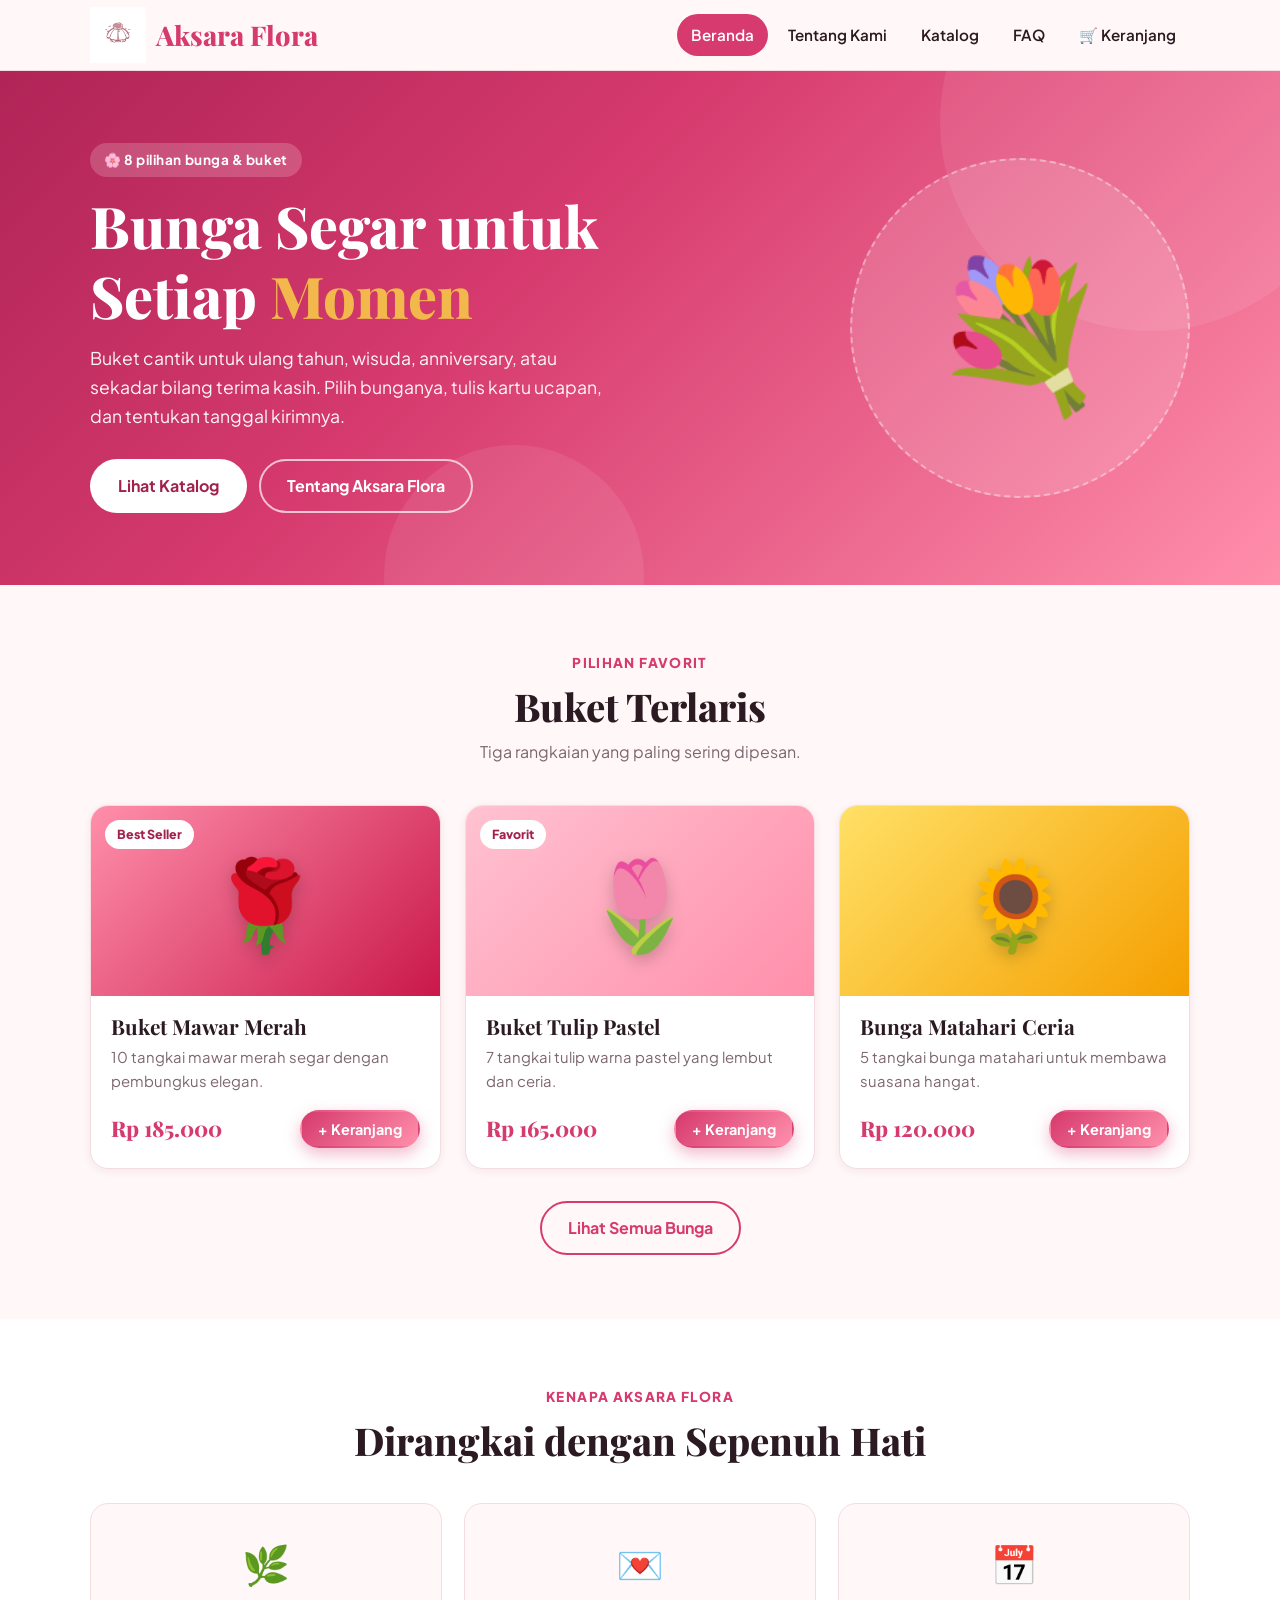
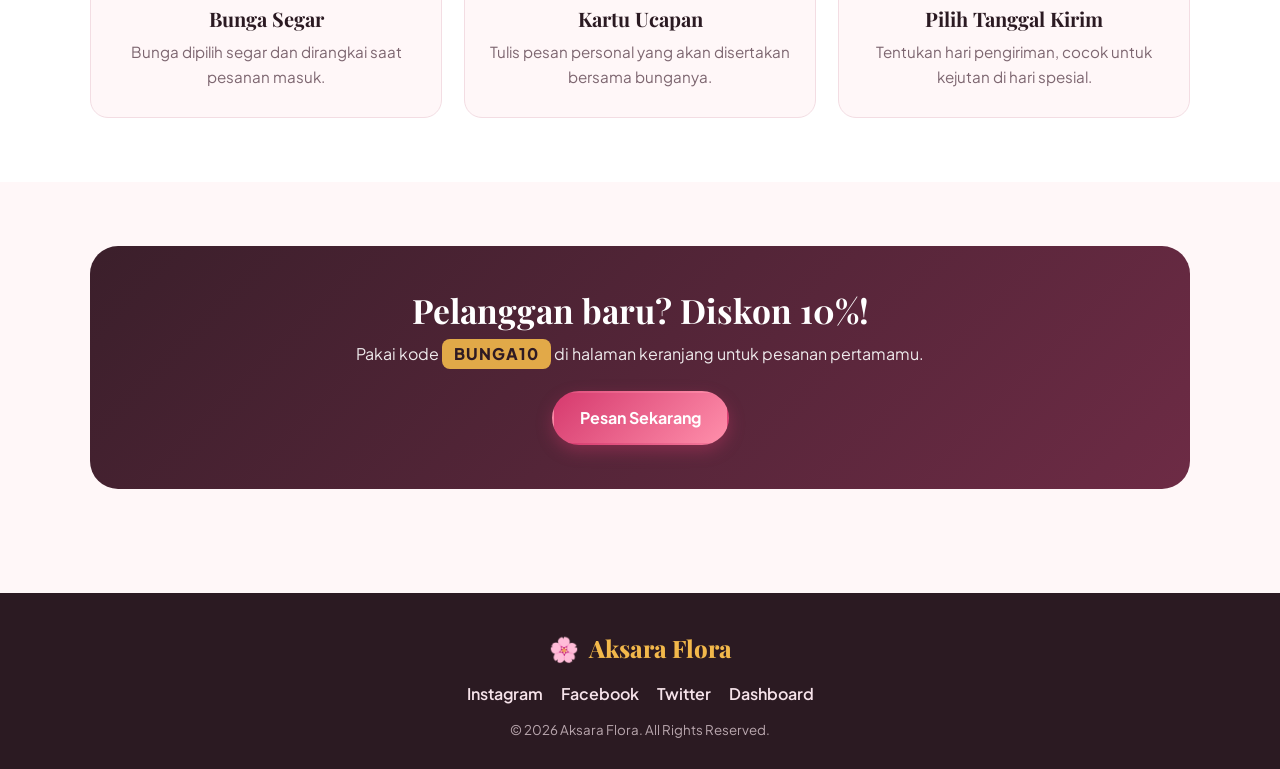
==== index.html @ 42922d22 "Add files via upload" ====
<!DOCTYPE html>
<html lang="id">
<head>
    <meta charset="UTF-8">
    <meta name="viewport" content="width=device-width, initial-scale=1.0">
    <title>Aksara Flora - Bunga Segar untuk Setiap Momen</title>
    <meta name="description" content="Toko bunga online dengan buket mawar, tulip, matahari, anggrek, dan lainnya. Pesan online, kirim sesuai tanggal pilihanmu.">
    <link rel="preconnect" href="https://fonts.googleapis.com">
    <link rel="preconnect" href="https://fonts.gstatic.com" crossorigin>
    <link href="https://fonts.googleapis.com/css2?family=Playfair+Display:wght@600;700;800&family=Plus+Jakarta+Sans:wght@400;500;600;700;800&display=swap" rel="stylesheet">
    <link rel="stylesheet" href="style.css">
</head>
<body>
    <header class="site-header">
        <div class="container header-inner">
            <a href="index.html" class="brand"><img class="brand-icon" src="Aksaraflora.jpeg" alt="Logo Aksara Flora">Aksara Flora</a>
            <button class="nav-toggle" type="button" aria-label="Buka menu" aria-expanded="false" aria-controls="main-nav">☰</button>
            <nav class="main-nav" id="main-nav">
                <a href="index.html">Beranda</a>
                <a href="tentang.html">Tentang Kami</a>
                <a href="produk.html">Katalog</a>
                <a href="faq.html">FAQ</a>
                <a href="keranjang.html">🛒 Keranjang<span class="cart-count" hidden>0</span></a>
            </nav>
        </div>
    </header>

    <main>

        <section class="hero">
            <div class="container hero-inner">
                <div>
                    <span class="hero-eyebrow">🌸 8 pilihan bunga &amp; buket</span>
                    <h2>Bunga Segar untuk Setiap <span>Momen</span></h2>
                    <p>Buket cantik untuk ulang tahun, wisuda, anniversary, atau sekadar bilang terima kasih. Pilih bunganya, tulis kartu ucapan, dan tentukan tanggal kirimnya.</p>
                    <div class="hero-actions">
                        <a href="produk.html" class="btn btn-light">Lihat Katalog</a>
                        <a href="tentang.html" class="btn btn-outline">Tentang Aksara Flora</a>
                    </div>
                </div>
                <div class="hero-art" aria-hidden="true">💐</div>
            </div>
        </section>

        <section class="section">
            <div class="container">
                <div class="section-head">
                    <span class="eyebrow">Pilihan Favorit</span>
                    <h2>Buket Terlaris</h2>
                    <p>Tiga rangkaian yang paling sering dipesan.</p>
                </div>
                <div class="products-grid" id="featured-grid"></div>
                <p style="text-align:center;margin-top:32px"><a href="produk.html" class="btn btn-outline">Lihat Semua Bunga</a></p>
            </div>
        </section>

        <section class="section section-alt">
            <div class="container">
                <div class="section-head">
                    <span class="eyebrow">Kenapa Aksara Flora</span>
                    <h2>Dirangkai dengan Sepenuh Hati</h2>
                </div>
                <div class="features-grid">
                    <div class="feature"><span class="feature-icon" aria-hidden="true">🌿</span><h3>Bunga Segar</h3><p>Bunga dipilih segar dan dirangkai saat pesanan masuk.</p></div>
                    <div class="feature"><span class="feature-icon" aria-hidden="true">💌</span><h3>Kartu Ucapan</h3><p>Tulis pesan personal yang akan disertakan bersama bunganya.</p></div>
                    <div class="feature"><span class="feature-icon" aria-hidden="true">📅</span><h3>Pilih Tanggal Kirim</h3><p>Tentukan hari pengiriman, cocok untuk kejutan di hari spesial.</p></div>
                </div>
            </div>
        </section>

        <section class="section">
            <div class="container">
                <div class="cta-band">
                    <h2>Pelanggan baru? Diskon 10%!</h2>
                    <p>Pakai kode <span class="promo-code">BUNGA10</span> di halaman keranjang untuk pesanan pertamamu.</p>
                    <a href="produk.html" class="btn btn-primary">Pesan Sekarang</a>
                </div>
            </div>
        </section>
    </main>

    <footer class="site-footer">
        <div class="container">
            <a href="index.html" class="brand"><span aria-hidden="true">🌸</span> Aksara Flora</a>
            <div class="social-links">
                <a href="#">Instagram</a>
                <a href="#">Facebook</a>
                <a href="#">Twitter</a>
                <a href="dashboard.html">Dashboard</a>
            </div>
            <small>&copy; 2026 Aksara Flora. All Rights Reserved.</small>
        </div>
    </footer>

    <script src="config.js"></script>
    <script src="app.js"></script>
</body>
</html>
---- style.css ----
/* ==========================================================
   Aksara Flora - Stylesheet
   Font  : Playfair Display (judul) + Plus Jakarta Sans (isi)
   Warna : mawar pink, blush, emas, krem, plum
   ========================================================== */

:root {
    --rose: #d63a6e;
    --rose-dark: #a3224d;
    --blush: #ff8fab;
    --gold: #f2b84b;
    --cream: #fff7f8;
    --cream-2: #ffe9ee;
    --ink: #2b1a22;
    --muted: #7d6670;
    --line: #f3dde3;
    --white: #ffffff;
    --ok: #1f9d55;
    --radius: 18px;
    --shadow-sm: 0 2px 8px rgba(110, 40, 70, 0.08);
    --shadow: 0 10px 30px rgba(110, 40, 70, 0.12);
    --font-head: 'Playfair Display', Georgia, serif;
    --font-body: 'Plus Jakarta Sans', 'Segoe UI', Tahoma, sans-serif;
}

*, *::before, *::after { margin: 0; padding: 0; box-sizing: border-box; }

html { scroll-behavior: smooth; }

body {
    font-family: var(--font-body);
    font-size: 16px;
    line-height: 1.65;
    color: var(--ink);
    background: var(--cream);
    min-height: 100vh;
    display: flex;
    flex-direction: column;
}

main { flex: 1; }

h1, h2, h3, h4 {
    font-family: var(--font-head);
    line-height: 1.2;
    color: var(--ink);
}

a { color: var(--rose); }
img { max-width: 100%; display: block; }

.container {
    width: 100%;
    max-width: 1140px;
    margin: 0 auto;
    padding: 0 20px;
}

/* ---------- Tombol ---------- */
.btn {
    display: inline-flex;
    align-items: center;
    justify-content: center;
    gap: 8px;
    padding: 12px 26px;
    border-radius: 999px;
    border: 2px solid transparent;
    font-family: var(--font-body);
    font-size: 1rem;
    font-weight: 700;
    text-decoration: none;
    cursor: pointer;
    transition: transform 0.2s, box-shadow 0.2s, background 0.2s, color 0.2s;
}
.btn:hover { transform: translateY(-2px); }
.btn:active { transform: translateY(0); }
.btn:focus-visible, a:focus-visible, button:focus-visible, input:focus-visible,
select:focus-visible, textarea:focus-visible, summary:focus-visible {
    outline: 3px solid var(--gold);
    outline-offset: 2px;
}

.btn-primary {
    background: linear-gradient(135deg, var(--rose), var(--blush));
    color: var(--white);
    box-shadow: 0 6px 16px rgba(214, 58, 110, 0.35);
}
.btn-primary:hover { box-shadow: 0 10px 22px rgba(214, 58, 110, 0.45); }
.btn-primary:disabled { opacity: 0.6; cursor: not-allowed; transform: none; }

.btn-outline {
    background: transparent;
    color: var(--rose);
    border-color: var(--rose);
}
.btn-outline:hover { background: var(--rose); color: var(--white); }

.btn-light { background: var(--white); color: var(--rose-dark); }
.btn-light:hover { background: var(--cream-2); }

.btn-sm { padding: 8px 16px; font-size: 0.9rem; }
.btn-block { width: 100%; }

/* ---------- Header ---------- */
.site-header {
    position: sticky;
    top: 0;
    z-index: 100;
    background: rgba(255, 247, 248, 0.92);
    backdrop-filter: blur(10px);
    border-bottom: 1px solid var(--line);
}
.header-inner {
    display: flex;
    align-items: center;
    justify-content: space-between;
    gap: 16px;
    min-height: 70px;
}
.brand {
    display: flex;
    align-items: center;
    gap: 10px;
    font-family: var(--font-head);
    font-size: 1.7rem;
    font-weight: 800;
    color: var(--rose);
    text-decoration: none;
}
.brand-icon {
    display: grid;
    place-items: center;
    width: 40px;
    height: 40px;
    border-radius: 12px;
    background: linear-gradient(135deg, var(--rose), var(--blush));
    font-size: 1.3rem;
}
.main-nav { display: flex; align-items: center; gap: 6px; }
.main-nav a {
    padding: 8px 14px;
    border-radius: 999px;
    color: var(--ink);
    font-weight: 600;
    font-size: 0.95rem;
    text-decoration: none;
    transition: background 0.2s, color 0.2s;
}
.main-nav a:hover { background: var(--cream-2); color: var(--rose); }
.main-nav a[aria-current="page"] { background: var(--rose); color: var(--white); }

.cart-count {
    display: inline-grid;
    place-items: center;
    min-width: 22px;
    height: 22px;
    margin-left: 4px;
    padding: 0 6px;
    border-radius: 999px;
    background: var(--gold);
    color: var(--ink);
    font-size: 0.78rem;
    font-weight: 800;
}
.cart-count[hidden] { display: none; }

.nav-toggle {
    display: none;
    width: 44px;
    height: 44px;
    border: 1px solid var(--line);
    border-radius: 12px;
    background: var(--white);
    font-size: 1.3rem;
    cursor: pointer;
}

/* ---------- Hero ---------- */
.hero {
    position: relative;
    overflow: hidden;
    color: var(--white);
    background: linear-gradient(135deg, #b02456 0%, var(--rose) 40%, var(--blush) 100%);
}
.hero::before, .hero::after {
    content: '';
    position: absolute;
    border-radius: 50%;
    background: rgba(255, 255, 255, 0.08);
}
.hero::before { width: 420px; height: 420px; top: -160px; right: -80px; }
.hero::after  { width: 260px; height: 260px; bottom: -120px; left: 30%; }

.hero-inner {
    position: relative;
    z-index: 1;
    display: grid;
    grid-template-columns: 1.2fr 0.8fr;
    align-items: center;
    gap: 30px;
    padding: 72px 20px;
}
.hero-eyebrow {
    display: inline-block;
    margin-bottom: 14px;
    padding: 6px 14px;
    border-radius: 999px;
    background: rgba(255, 255, 255, 0.18);
    font-size: 0.85rem;
    font-weight: 700;
    letter-spacing: 0.04em;
}
.hero h2 {
    color: var(--white);
    font-size: clamp(2.2rem, 5vw, 3.6rem);
    font-weight: 800;
    margin-bottom: 14px;
}
.hero h2 span { color: var(--gold); }
.hero p { font-size: 1.1rem; max-width: 520px; margin-bottom: 28px; opacity: 0.95; }
.hero-actions { display: flex; flex-wrap: wrap; gap: 12px; }
.hero .btn-outline { color: var(--white); border-color: rgba(255, 255, 255, 0.7); }
.hero .btn-outline:hover { background: var(--white); color: var(--rose-dark); }

.hero-art {
    display: grid;
    place-items: center;
    aspect-ratio: 1;
    max-width: 340px;
    margin-left: auto;
    border-radius: 50%;
    background: rgba(255, 255, 255, 0.14);
    border: 2px dashed rgba(255, 255, 255, 0.4);
    font-size: clamp(6rem, 14vw, 9rem);
    animation: float 4s ease-in-out infinite;
}
@keyframes float { 50% { transform: translateY(-12px) rotate(3deg); } }

/* ---------- Section umum ---------- */
.section { padding: 64px 0; }
.section-alt { background: var(--white); }
.section-head { text-align: center; max-width: 620px; margin: 0 auto 40px; }
.section-head .eyebrow {
    display: inline-block;
    margin-bottom: 8px;
    color: var(--rose);
    font-size: 0.85rem;
    font-weight: 800;
    letter-spacing: 0.1em;
    text-transform: uppercase;
}
.section-head h2 { font-size: clamp(1.8rem, 3.5vw, 2.4rem); font-weight: 800; }
.section-head p { margin-top: 10px; color: var(--muted); }

/* ---------- Kartu produk ---------- */
.products-grid {
    display: grid;
    grid-template-columns: repeat(auto-fill, minmax(260px, 1fr));
    gap: 24px;
}
.product-card {
    display: flex;
    flex-direction: column;
    overflow: hidden;
    border-radius: var(--radius);
    background: var(--white);
    border: 1px solid var(--line);
    box-shadow: var(--shadow-sm);
    transition: transform 0.25s, box-shadow 0.25s;
}
.product-card:hover { transform: translateY(-6px); box-shadow: var(--shadow); }

.product-visual {
    position: relative;
    display: grid;
    place-items: center;
    height: 190px;
}
.product-emoji { font-size: 5.5rem; filter: drop-shadow(0 6px 8px rgba(0, 0, 0, 0.2)); }
.product-emoji-2 {
    position: absolute;
    right: 22%;
    bottom: 22px;
    font-size: 2.2rem;
    filter: drop-shadow(0 3px 4px rgba(0, 0, 0, 0.25));
}
.badge {
    position: absolute;
    top: 14px;
    left: 14px;
    padding: 4px 12px;
    border-radius: 999px;
    background: var(--white);
    color: var(--rose-dark);
    font-size: 0.78rem;
    font-weight: 800;
}
.product-body { display: flex; flex-direction: column; flex: 1; padding: 18px 20px 20px; }
.product-body h3 { margin-bottom: 6px; font-size: 1.3rem; font-weight: 700; }
.product-desc { flex: 1; margin-bottom: 16px; color: var(--muted); font-size: 0.93rem; }
.product-foot { display: flex; align-items: center; justify-content: space-between; gap: 10px; }
.price { font-family: var(--font-head); font-size: 1.35rem; font-weight: 800; color: var(--rose); }

/* ---------- Fitur / nilai ---------- */
.features-grid {
    display: grid;
    grid-template-columns: repeat(auto-fit, minmax(240px, 1fr));
    gap: 22px;
}
.feature {
    padding: 28px 24px;
    border-radius: var(--radius);
    background: var(--cream);
    border: 1px solid var(--line);
    text-align: center;
}
.feature-icon { display: block; margin-bottom: 12px; font-size: 2.4rem; }
.feature h3 { margin-bottom: 8px; font-size: 1.25rem; }
.feature p { color: var(--muted); font-size: 0.95rem; }

/* ---------- CTA band ---------- */
.cta-band {
    margin: 0 auto;
    padding: 44px 30px;
    border-radius: 28px;
    text-align: center;
    color: var(--white);
    background: linear-gradient(135deg, #3b1f2b, #6d2b45);
}
.cta-band h2 { color: var(--white); margin-bottom: 8px; font-size: clamp(1.6rem, 3vw, 2.1rem); }
.cta-band p { margin-bottom: 22px; opacity: 0.9; }
.promo-code {
    display: inline-block;
    padding: 2px 12px;
    border-radius: 8px;
    background: var(--gold);
    color: var(--ink);
    font-weight: 800;
    letter-spacing: 0.06em;
}

/* ---------- Halaman judul ---------- */
.page-title {
    padding: 48px 0 36px;
    text-align: center;
    background: linear-gradient(180deg, var(--cream-2), var(--cream));
}
.page-title h2 { font-size: clamp(2rem, 4vw, 2.8rem); font-weight: 800; }
.page-title p { margin-top: 8px; color: var(--muted); }

/* ---------- Tentang ---------- */
.about-content { display: grid; grid-template-columns: 0.9fr 1.1fr; gap: 40px; align-items: center; }
.about-visual {
    display: grid;
    place-items: center;
    aspect-ratio: 4 / 3;
    border-radius: 28px;
    font-size: 6rem;
    background: linear-gradient(135deg, var(--gold), var(--blush) 55%, var(--rose));
    box-shadow: var(--shadow);
}
.about-text p { margin-bottom: 14px; color: #4e3a44; }

/* ---------- FAQ ---------- */
.faq-list { max-width: 780px; margin: 0 auto; display: grid; gap: 14px; }
.faq-item {
    border-radius: 16px;
    background: var(--white);
    border: 1px solid var(--line);
    box-shadow: var(--shadow-sm);
}
.faq-item summary {
    display: flex;
    align-items: center;
    justify-content: space-between;
    gap: 14px;
    padding: 18px 22px;
    font-family: var(--font-head);
    font-size: 1.1rem;
    font-weight: 700;
    cursor: pointer;
    list-style: none;
}
.faq-item summary::-webkit-details-marker { display: none; }
.faq-item summary::after {
    content: '+';
    display: grid;
    place-items: center;
    flex-shrink: 0;
    width: 30px;
    height: 30px;
    border-radius: 50%;
    background: var(--cream-2);
    color: var(--rose);
    font-size: 1.3rem;
    transition: transform 0.2s;
}
.faq-item[open] summary::after { content: '\2212'; background: var(--rose); color: var(--white); }
.faq-item p { padding: 0 22px 20px; color: var(--muted); }

/* ---------- Keranjang & checkout ---------- */
.shop-layout { display: grid; grid-template-columns: 1.6fr 1fr; gap: 28px; align-items: start; }
.panel {
    padding: 24px;
    border-radius: var(--radius);
    background: var(--white);
    border: 1px solid var(--line);
    box-shadow: var(--shadow-sm);
}
.panel h3 { margin-bottom: 16px; font-size: 1.3rem; }

.cart-item {
    display: grid;
    grid-template-columns: 64px 1fr auto;
    gap: 16px;
    align-items: center;
    padding: 16px 0;
    border-bottom: 1px solid var(--line);
}
.cart-item:first-child { padding-top: 0; }
.cart-item:last-child { border-bottom: 0; padding-bottom: 0; }
.cart-thumb { display: grid; place-items: center; width: 64px; height: 64px; border-radius: 16px; font-size: 2rem; }
.cart-info h4 { font-size: 1.1rem; }
.cart-info .unit { color: var(--muted); font-size: 0.9rem; }
.cart-side { display: flex; flex-direction: column; align-items: flex-end; gap: 8px; }
.line-total { font-weight: 800; color: var(--rose); }

.qty {
    display: inline-flex;
    align-items: center;
    border: 1px solid var(--line);
    border-radius: 999px;
    background: var(--cream);
}
.qty button {
    width: 32px;
    height: 32px;
    border: 0;
    border-radius: 50%;
    background: transparent;
    color: var(--rose);
    font-size: 1.2rem;
    font-weight: 800;
    cursor: pointer;
}
.qty button:hover { background: var(--cream-2); }
.qty span { min-width: 28px; text-align: center; font-weight: 700; }

.btn-remove {
    border: 0;
    background: none;
    color: var(--muted);
    font-size: 0.85rem;
    text-decoration: underline;
    cursor: pointer;
}
.btn-remove:hover { color: var(--rose); }

.summary-row { display: flex; justify-content: space-between; gap: 12px; padding: 6px 0; color: var(--muted); }
.summary-row.discount { color: var(--ok); font-weight: 600; }
.summary-row.total {
    margin-top: 8px;
    padding-top: 14px;
    border-top: 2px dashed var(--line);
    color: var(--ink);
    font-family: var(--font-head);
    font-size: 1.4rem;
    font-weight: 800;
}
.summary-row.total span:last-child { color: var(--rose); }
.summary-actions { display: grid; gap: 10px; margin-top: 18px; }

.promo-box { margin: 14px 0 6px; }
.promo-box label { display: block; margin-bottom: 6px; font-size: 0.9rem; font-weight: 700; }
.promo-row { display: flex; gap: 8px; }
.promo-row input { flex: 1; min-width: 0; text-transform: uppercase; }
.promo-msg { margin-top: 6px; font-size: 0.85rem; min-height: 1.2em; }
.promo-msg.ok { color: var(--ok); }
.promo-msg.err { color: var(--rose-dark); }

.empty-state { padding: 56px 20px; text-align: center; }
.empty-state .big { display: block; margin-bottom: 10px; font-size: 4rem; }
.empty-state p { margin-bottom: 20px; color: var(--muted); }

/* ---------- Form ---------- */
.form-grid { display: grid; gap: 16px; }
.field label { display: block; margin-bottom: 6px; font-size: 0.92rem; font-weight: 700; }
.field .req { color: var(--rose); }
input[type="text"], input[type="tel"], select, textarea {
    width: 100%;
    padding: 12px 14px;
    border: 1.5px solid var(--line);
    border-radius: 12px;
    background: var(--cream);
    color: var(--ink);
    font-family: var(--font-body);
    font-size: 1rem;
    transition: border-color 0.2s, background 0.2s;
}
input:focus, select:focus, textarea:focus { border-color: var(--rose); background: var(--white); outline: none; }
textarea { min-height: 96px; resize: vertical; }
.hint { margin-top: 4px; color: var(--muted); font-size: 0.82rem; }

.form-error {
    display: none;
    margin-bottom: 14px;
    padding: 12px 16px;
    border-radius: 12px;
    background: #fde6ec;
    color: var(--rose-dark);
    font-weight: 600;
}
.form-error.show { display: block; }

.mini-items { margin-bottom: 8px; padding-bottom: 8px; border-bottom: 1px solid var(--line); }
.mini-item { display: flex; justify-content: space-between; gap: 12px; padding: 5px 0; font-size: 0.95rem; }
.mini-item span:last-child { font-weight: 700; white-space: nowrap; }

.success-card { max-width: 560px; margin: 0 auto; text-align: center; }
.success-card .big { display: block; margin-bottom: 10px; font-size: 4rem; }
.success-card h3 { font-size: 1.8rem; }
.success-card .order-id {
    display: inline-block;
    margin: 14px 0;
    padding: 8px 18px;
    border-radius: 12px;
    background: var(--cream-2);
    font-family: ui-monospace, Consolas, monospace;
    font-weight: 700;
    letter-spacing: 0.05em;
}
.success-card p { margin-bottom: 8px; color: var(--muted); }
.demo-note {
    margin: 14px 0;
    padding: 10px 14px;
    border-radius: 12px;
    background: #fff4d6;
    color: #7a5200;
    font-size: 0.9rem;
}

/* ---------- Toast ---------- */
.toast {
    position: fixed;
    left: 50%;
    bottom: 28px;
    z-index: 200;
    max-width: calc(100% - 32px);
    padding: 12px 22px;
    border-radius: 999px;
    background: var(--ink);
    color: var(--white);
    font-weight: 600;
    box-shadow: var(--shadow);
    opacity: 0;
    pointer-events: none;
    transform: translate(-50%, 20px);
    transition: opacity 0.25s, transform 0.25s;
}
.toast.show { opacity: 1; transform: translate(-50%, 0); }

/* ---------- Footer ---------- */
.site-footer { margin-top: 40px; padding: 36px 0 28px; background: #2b1a22; color: #f6e3ea; text-align: center; }
.site-footer .container { display: flex; flex-direction: column; align-items: center; gap: 12px; }
.site-footer .brand { color: var(--gold); font-size: 1.5rem; }
.social-links { display: flex; gap: 18px; flex-wrap: wrap; justify-content: center; }
.social-links a { color: #f6e3ea; font-weight: 600; text-decoration: none; }
.social-links a:hover { color: var(--gold); }
.site-footer small { opacity: 0.7; }

/* ---------- Responsif ---------- */
@media (max-width: 860px) {
    .hero-inner { grid-template-columns: 1fr; padding: 52px 20px; text-align: center; }
    .hero p { margin-left: auto; margin-right: auto; }
    .hero-actions { justify-content: center; }
    .hero-art { order: -1; margin: 0 auto; width: 190px; height: 190px; max-width: none; aspect-ratio: auto; font-size: 5rem; }
    .about-content, .shop-layout { grid-template-columns: 1fr; }

    .nav-toggle { display: grid; place-items: center; }
    .main-nav {
        display: none;
        position: absolute;
        top: 100%;
        left: 0;
        right: 0;
        flex-direction: column;
        align-items: stretch;
        padding: 12px 20px 18px;
        background: var(--cream);
        border-bottom: 1px solid var(--line);
        box-shadow: var(--shadow);
    }
    .main-nav.open { display: flex; }
    .main-nav a { padding: 12px 16px; }
}

@media (max-width: 520px) {
    .section { padding: 44px 0; }
    .cart-item { grid-template-columns: 52px 1fr; }
    .cart-thumb { width: 52px; height: 52px; font-size: 1.6rem; }
    .cart-side { grid-column: 1 / -1; flex-direction: row; justify-content: space-between; align-items: center; }
}

@media (prefers-reduced-motion: reduce) {
    * { animation: none !important; transition: none !important; scroll-behavior: auto !important; }
}

/* ---------- Dashboard ---------- */
.dash-bar { display: flex; justify-content: space-between; align-items: center; gap: 12px; margin-bottom: 16px; flex-wrap: wrap; }
.dash-bar .btn { margin-left: 6px; }
.stat-grid { display: grid; grid-template-columns: repeat(auto-fit, minmax(200px, 1fr)); gap: 16px; margin-bottom: 24px; }
.stat { padding: 20px; border-radius: var(--radius); background: var(--white); border: 1px solid var(--line); box-shadow: var(--shadow-sm); }
.stat-label { display: block; color: var(--muted); font-size: 0.85rem; font-weight: 600; }
.stat-value { display: block; margin-top: 4px; font-family: var(--font-head); font-size: 1.7rem; font-weight: 800; color: var(--rose); }
.dash-cols { display: grid; grid-template-columns: 1.3fr 1fr; gap: 24px; align-items: start; }
.chart-wrap { overflow-x: auto; }
.chart-wrap svg { width: 100%; min-width: 520px; height: auto; display: block; }
.chart-wrap .bar { fill: var(--rose); }
.chart-wrap .bar:hover { fill: var(--rose-dark); }
.chart-wrap .axis { fill: var(--muted); font-size: 11px; font-family: var(--font-body); }
.hbar { margin-bottom: 14px; }
.hbar-top { display: flex; justify-content: space-between; gap: 10px; font-size: 0.95rem; }
.hbar-track { height: 10px; margin: 6px 0 2px; border-radius: 999px; background: var(--cream-2); overflow: hidden; }
.hbar-fill { height: 100%; border-radius: 999px; background: linear-gradient(90deg, var(--rose), var(--blush)); }
.table-wrap { overflow-x: auto; }
.dash-table { width: 100%; min-width: 640px; border-collapse: collapse; font-size: 0.9rem; }
.dash-table th { text-align: left; padding: 8px 10px; background: var(--cream-2); font-size: 0.8rem; text-transform: uppercase; letter-spacing: 0.04em; }
.dash-table td { padding: 10px; border-bottom: 1px solid var(--line); vertical-align: top; }
.login-box { max-width: 420px; margin: 0 auto; }

/* ---------- Founder ---------- */
.founder { display: grid; grid-template-columns: 0.7fr 1.3fr; gap: 40px; align-items: start; max-width: 960px; margin: 0 auto; }
.founder-card { padding: 32px 24px; border-radius: 28px; text-align: center; background: var(--white); border: 1px solid var(--line); box-shadow: var(--shadow); }
.founder-avatar { display: grid; place-items: center; width: 120px; height: 120px; margin: 0 auto 16px; border-radius: 50%; font-size: 3.6rem;
    background: linear-gradient(135deg, var(--gold), var(--blush) 55%, var(--rose)); }
.founder-card h3 { font-size: 1.5rem; }
.founder-role { margin-top: 4px; color: var(--rose); font-weight: 700; font-size: 0.9rem; letter-spacing: 0.04em; }
.founder-text p { margin-bottom: 16px; color: #4e3a44; }
.founder-text p.lead { padding-left: 18px; border-left: 4px solid var(--rose); font-family: var(--font-head); font-size: 1.25rem; line-height: 1.5; color: var(--ink); }
.founder-sign { margin-top: 8px; font-family: var(--font-head); font-size: 1.2rem; font-weight: 700; color: var(--rose); }
@media (max-width: 860px) { .dash-cols, .founder { grid-template-columns: 1fr; } }

/* ---------- Tim ---------- */
.team-grid { display: grid; grid-template-columns: repeat(3, 1fr); gap: 28px; max-width: 1000px; margin: 0 auto; }
.team-card { padding: 28px 24px 30px; border-radius: 28px; text-align: center; background: var(--cream); border: 1px solid var(--line); box-shadow: var(--shadow-sm); transition: transform 0.25s, box-shadow 0.25s; }
.team-card:hover { transform: translateY(-6px); box-shadow: var(--shadow); }
.team-photo { width: 180px; height: 180px; margin: 0 auto 18px; border-radius: 50%; object-fit: cover; background: var(--cream-2); border: 5px solid var(--white); box-shadow: var(--shadow-sm); }
.team-card h3 { font-size: 1.35rem; }
.team-role { margin: 4px 0 12px; color: var(--rose); font-size: 0.82rem; font-weight: 800; letter-spacing: 0.05em; text-transform: uppercase; }
.team-card p { color: var(--muted); font-size: 0.95rem; }
@media (max-width: 860px) { .team-grid { grid-template-columns: 1fr; max-width: 420px; } }

img.brand-icon { object-fit: cover; }

/* Logo lebih besar */
img.brand-icon { width: 56px; height: 56px; object-fit: contain; background: none; border-radius: 0; }
.site-footer img.brand-icon { width: 44px; height: 44px; }
@media (max-width: 520px) { img.brand-icon { width: 44px; height: 44px; } }

/* Lingkaran bunga di hero jadi bulat (desktop) */
@media (min-width: 861px) { .hero-art { width: 100%; } }
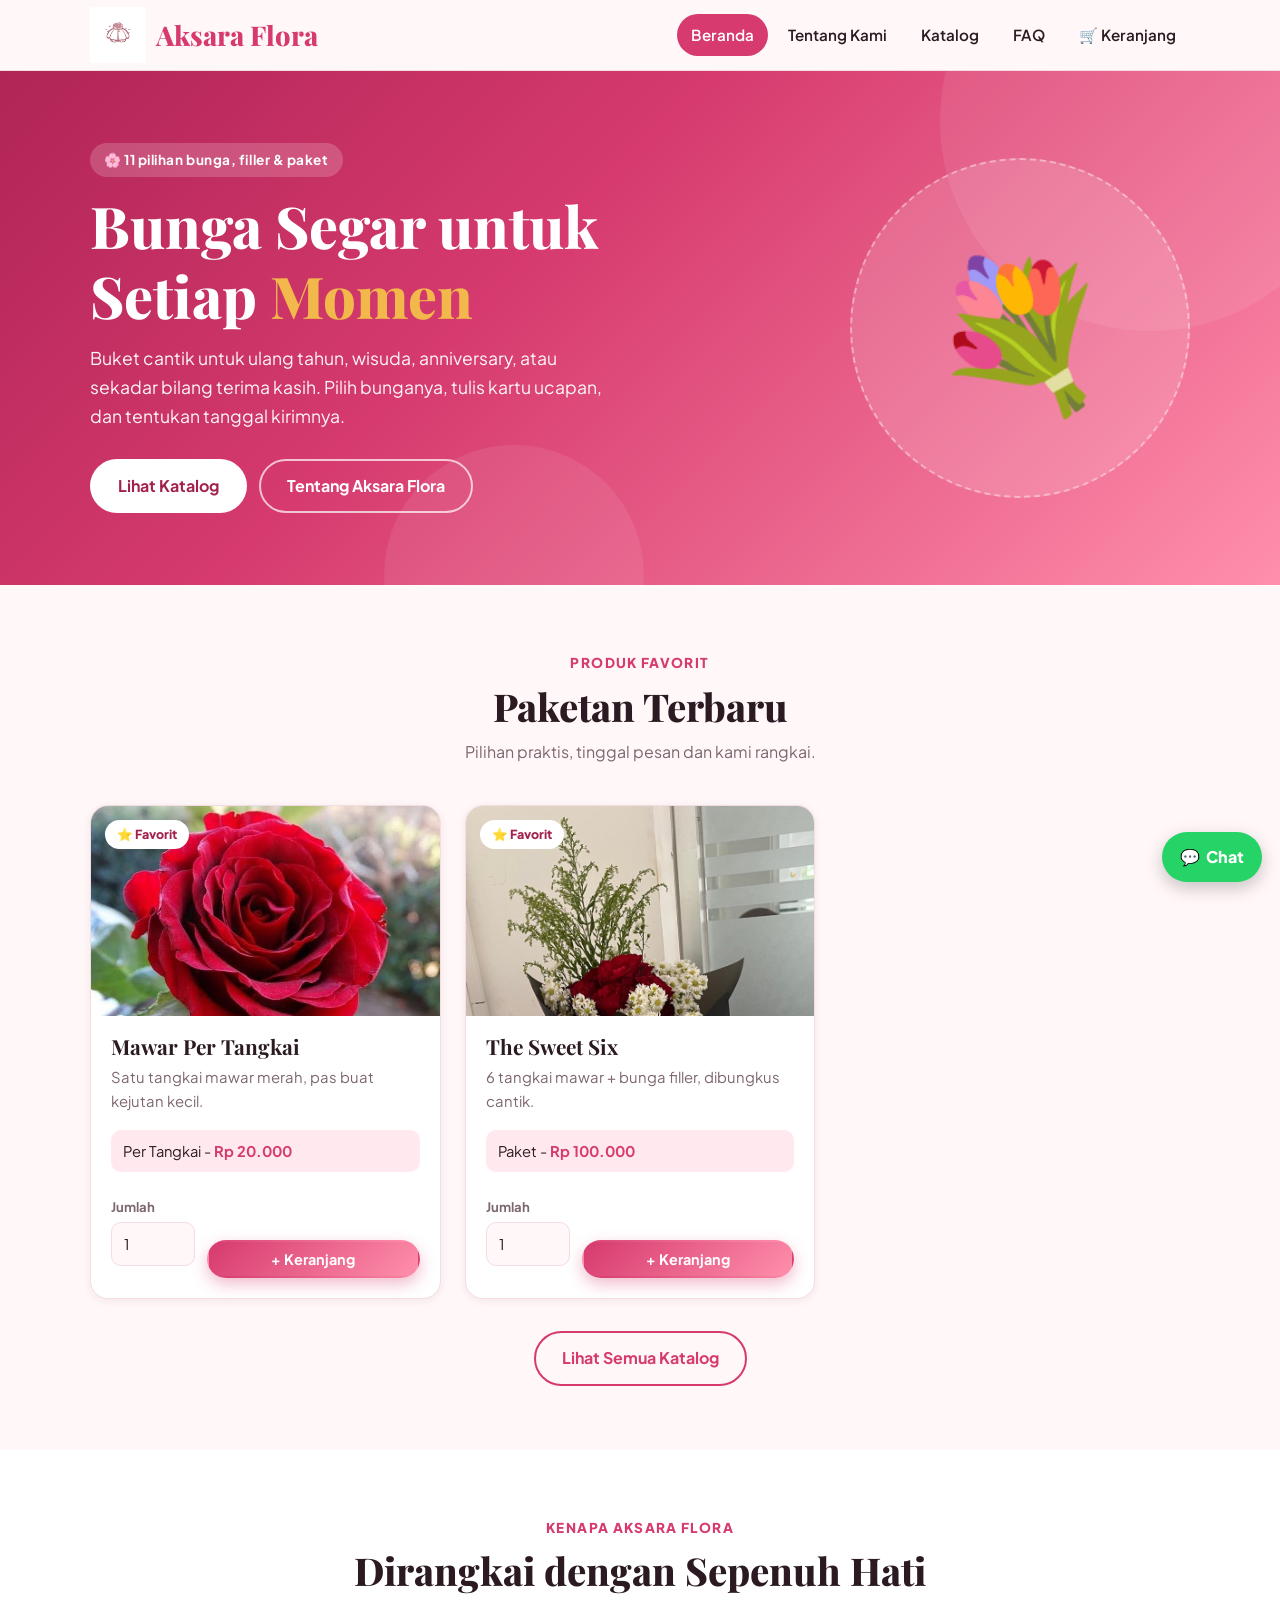
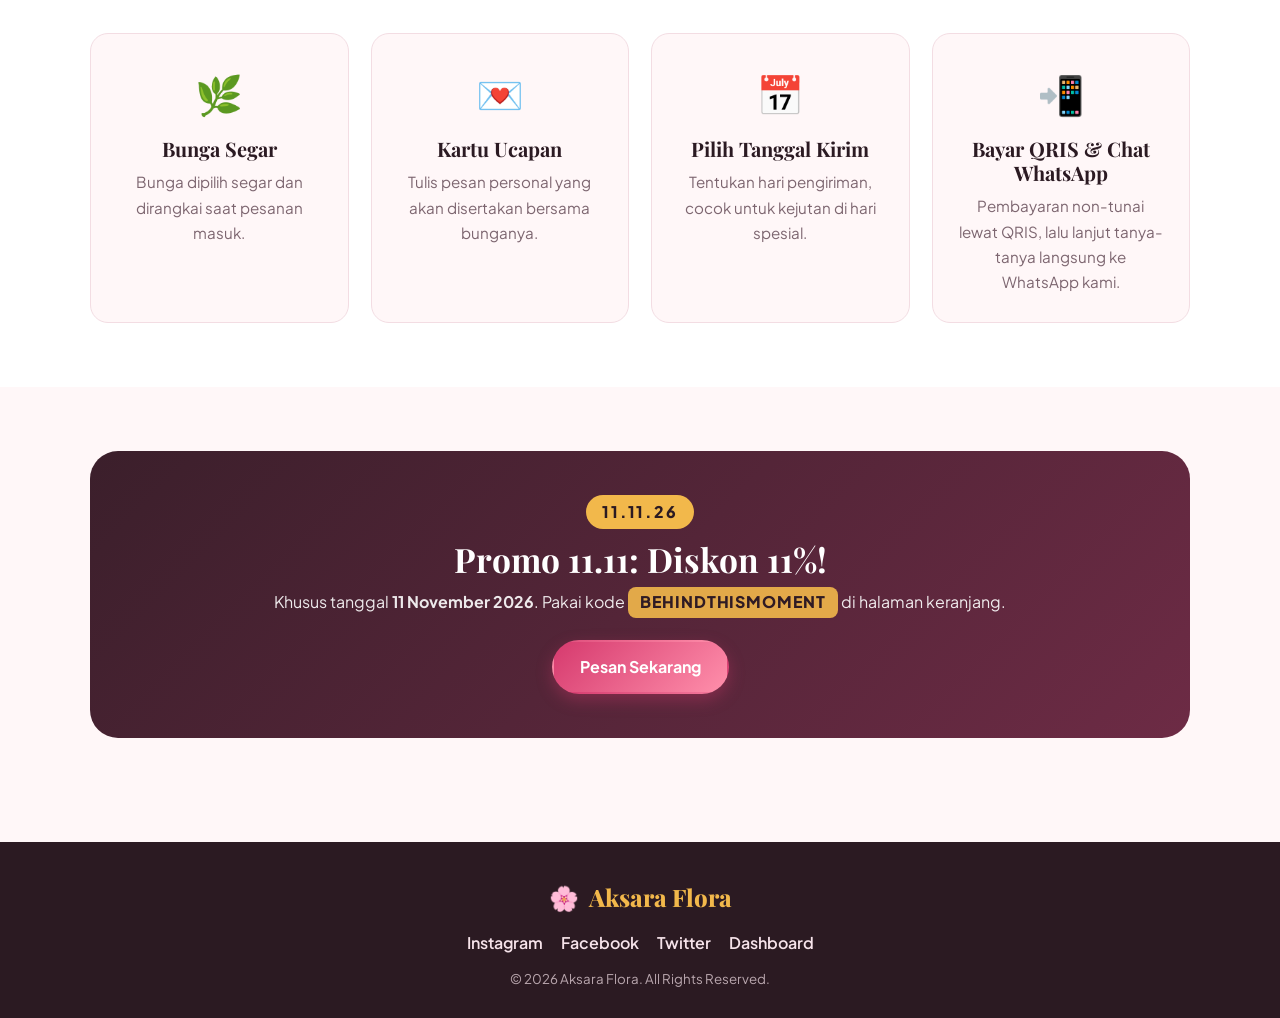
==== commit 927b1c15: "Add files via upload" ====
--- a/index.html
+++ b/index.html
@@ -4,7 +4,7 @@
     <meta charset="UTF-8">
     <meta name="viewport" content="width=device-width, initial-scale=1.0">
     <title>Aksara Flora - Bunga Segar untuk Setiap Momen</title>
-    <meta name="description" content="Toko bunga online dengan buket mawar, tulip, matahari, anggrek, dan lainnya. Pesan online, kirim sesuai tanggal pilihanmu.">
+    <meta name="description" content="Toko bunga online dengan mawar, matahari, lily, hydrangea, paket The Sweet Six, dan lainnya. Pesan online, bayar QRIS, kirim sesuai tanggal pilihanmu.">
     <link rel="preconnect" href="https://fonts.googleapis.com">
     <link rel="preconnect" href="https://fonts.gstatic.com" crossorigin>
     <link href="https://fonts.googleapis.com/css2?family=Playfair+Display:wght@600;700;800&family=Plus+Jakarta+Sans:wght@400;500;600;700;800&display=swap" rel="stylesheet">
@@ -30,7 +30,7 @@
         <section class="hero">
             <div class="container hero-inner">
                 <div>
-                    <span class="hero-eyebrow">🌸 8 pilihan bunga &amp; buket</span>
+                    <span class="hero-eyebrow">🌸 11 pilihan bunga, filler &amp; paket</span>
                     <h2>Bunga Segar untuk Setiap <span>Momen</span></h2>
                     <p>Buket cantik untuk ulang tahun, wisuda, anniversary, atau sekadar bilang terima kasih. Pilih bunganya, tulis kartu ucapan, dan tentukan tanggal kirimnya.</p>
                     <div class="hero-actions">
@@ -45,12 +45,12 @@
         <section class="section">
             <div class="container">
                 <div class="section-head">
-                    <span class="eyebrow">Pilihan Favorit</span>
-                    <h2>Buket Terlaris</h2>
-                    <p>Tiga rangkaian yang paling sering dipesan.</p>
+                    <span class="eyebrow">Produk Favorit</span>
+                    <h2>Paketan Terbaru</h2>
+                    <p>Pilihan praktis, tinggal pesan dan kami rangkai.</p>
                 </div>
                 <div class="products-grid" id="featured-grid"></div>
-                <p style="text-align:center;margin-top:32px"><a href="produk.html" class="btn btn-outline">Lihat Semua Bunga</a></p>
+                <p style="text-align:center;margin-top:32px"><a href="produk.html" class="btn btn-outline">Lihat Semua Katalog</a></p>
             </div>
         </section>
 
@@ -64,15 +64,17 @@
                     <div class="feature"><span class="feature-icon" aria-hidden="true">🌿</span><h3>Bunga Segar</h3><p>Bunga dipilih segar dan dirangkai saat pesanan masuk.</p></div>
                     <div class="feature"><span class="feature-icon" aria-hidden="true">💌</span><h3>Kartu Ucapan</h3><p>Tulis pesan personal yang akan disertakan bersama bunganya.</p></div>
                     <div class="feature"><span class="feature-icon" aria-hidden="true">📅</span><h3>Pilih Tanggal Kirim</h3><p>Tentukan hari pengiriman, cocok untuk kejutan di hari spesial.</p></div>
+                    <div class="feature"><span class="feature-icon" aria-hidden="true">📲</span><h3>Bayar QRIS &amp; Chat WhatsApp</h3><p>Pembayaran non-tunai lewat QRIS, lalu lanjut tanya-tanya langsung ke WhatsApp kami.</p></div>
                 </div>
             </div>
         </section>
 
         <section class="section">
             <div class="container">
-                <div class="cta-band">
-                    <h2>Pelanggan baru? Diskon 10%!</h2>
-                    <p>Pakai kode <span class="promo-code">BUNGA10</span> di halaman keranjang untuk pesanan pertamamu.</p>
+                <div class="cta-band promo-1111">
+                    <span class="promo-date">11.11.26</span>
+                    <h2>Promo 11.11: Diskon 11%!</h2>
+                    <p>Khusus tanggal <strong>11 November 2026</strong>. Pakai kode <span class="promo-code">BEHINDTHISMOMENT</span> di halaman keranjang.</p>
                     <a href="produk.html" class="btn btn-primary">Pesan Sekarang</a>
                 </div>
             </div>
@@ -83,7 +85,7 @@
         <div class="container">
             <a href="index.html" class="brand"><span aria-hidden="true">🌸</span> Aksara Flora</a>
             <div class="social-links">
-                <a href="#">Instagram</a>
+                <a href="https://www.instagram.com/aksara.flora" target="_blank" rel="noopener">Instagram</a>
                 <a href="#">Facebook</a>
                 <a href="#">Twitter</a>
                 <a href="dashboard.html">Dashboard</a>
--- a/style.css
+++ b/style.css
@@ -659,3 +659,130 @@
 
 /* Lingkaran bunga di hero jadi bulat (desktop) */
 @media (min-width: 861px) { .hero-art { width: 100%; } }
+
+.product-image {
+    width: 100%;
+    height: 230px;
+    object-fit: cover;
+    border-radius: 12px;
+}
+
+.product-card {
+    overflow: hidden;
+}
+
+.product-body select,
+.product-body input {
+    width: 100%;
+    padding: 12px;
+    margin: 8px 0 15px;
+    border: 1px solid #ddd;
+    border-radius: 8px;
+    font-family: inherit;
+}
+
+.product-body label {
+    display: block;
+    font-size: 14px;
+    font-weight: 600;
+}
+
+.product-body button {
+    width: 100%;
+}
+
+.qris-placeholder {
+    width: 230px;
+    height: 230px;
+    margin: 20px auto;
+    border: 2px dashed #c49b83;
+    border-radius: 15px;
+    display: flex;
+    flex-direction: column;
+    justify-content: center;
+    align-items: center;
+    text-align: center;
+    background: #fff8f4;
+    padding: 20px;
+}
+
+.qris-placeholder span {
+    font-weight: bold;
+    color: #8b5e4b;
+}
+
+.qris-placeholder p {
+    font-size: 13px;
+    color: #777;
+}
+
+/* ==========================================================
+   UPDATE: katalog foto, kategori, QRIS, WhatsApp, tentang
+   ========================================================== */
+.product-visual { height: 210px; overflow: hidden; background: var(--cream-2); }
+.product-image { width: 100%; height: 100%; object-fit: cover; display: block; }
+.product-body label { display: block; margin: 0 0 4px; font-size: 0.82rem; font-weight: 700; color: var(--muted); }
+.product-body select, .product-body input[type="number"] {
+    margin: 0 0 12px;
+    width: 100%; padding: 9px 12px; border: 1.5px solid var(--line); border-radius: 10px;
+    background: var(--cream); font: inherit; font-size: 0.92rem; color: var(--ink);
+}
+.type-fixed { margin-bottom: 12px; padding: 9px 12px; border-radius: 10px; background: var(--cream-2); font-size: 0.92rem; }
+.type-fixed strong { color: var(--rose); }
+.buy-row { display: flex; align-items: flex-end; gap: 12px; margin-top: 12px; }
+.qty-field { width: 84px; flex: none; }
+.buy-row .btn { flex: 1; }
+.cat-nav { display: flex; flex-wrap: wrap; gap: 10px; margin-bottom: 28px; }
+.cat-nav a {
+    padding: 8px 18px; border-radius: 999px; border: 1.5px solid var(--rose);
+    color: var(--rose); font-weight: 700; font-size: 0.9rem; text-decoration: none;
+}
+.cat-nav a:hover { background: var(--rose); color: var(--white); }
+.cat-section { margin-bottom: 48px; scroll-margin-top: 90px; }
+.cat-head { margin-bottom: 18px; }
+.cat-head h3 { font-size: 1.6rem; }
+.cat-head p { color: var(--muted); }
+.cart-thumb { width: 64px; height: 64px; border-radius: 12px; object-fit: cover; flex: none; }
+
+/* QRIS & pembayaran */
+.pay-fixed { padding: 12px 14px; border-radius: 12px; background: var(--cream-2); font-size: 0.92rem; }
+.pay-steps { margin: 22px 0 8px; text-align: left; }
+.pay-step { display: flex; gap: 12px; align-items: flex-start; margin: 14px 0; }
+.pay-step h4 { margin: 0 0 2px; font-size: 1rem; }
+.pay-step p { margin: 0; color: var(--muted); font-size: 0.92rem; }
+.step-no {
+    flex: none; display: grid; place-items: center; width: 30px; height: 30px; border-radius: 50%;
+    background: var(--rose); color: var(--white); font-weight: 800;
+}
+.qris-box { margin: 8px auto 16px; max-width: 300px; padding: 16px; border: 2px dashed var(--blush); border-radius: 16px; background: var(--white); text-align: center; }
+.qris-img { width: 100%; height: auto; border-radius: 8px; display: block; }
+.qris-placeholder { display: grid; place-items: center; min-height: 220px; color: var(--muted); font-weight: 700; }
+.qris-total { margin-top: 10px; font-size: 0.95rem; }
+.qris-total strong { display: block; font-family: var(--font-head); font-size: 1.5rem; color: var(--rose); }
+
+/* WhatsApp */
+.btn-wa { background: #25d366; color: #fff; border: 0; }
+.btn-wa:hover { background: #1ebe5a; color: #fff; }
+.wa-float {
+    position: fixed; right: 18px; bottom: 18px; z-index: 50; display: inline-flex; align-items: center; gap: 6px;
+    padding: 12px 18px; border-radius: 999px; background: #25d366; color: #fff; font-weight: 800;
+    text-decoration: none; box-shadow: 0 6px 18px rgba(0, 0, 0, 0.22);
+}
+.wa-float:hover { background: #1ebe5a; color: #fff; }
+
+/* Tentang */
+.motto {
+    margin: 0 0 18px; padding: 16px 20px; border-left: 4px solid var(--rose); border-radius: 0 14px 14px 0;
+    background: var(--cream-2); font-family: var(--font-head); font-size: 1.35rem; font-weight: 700; color: var(--rose-dark);
+}
+.motto-label { display: block; margin-bottom: 4px; font-family: var(--font-body); font-size: 0.75rem; font-weight: 800; letter-spacing: 0.08em; text-transform: uppercase; color: var(--muted); }
+.innov-grid { grid-template-columns: repeat(auto-fit, minmax(230px, 1fr)); }
+.product-image[src*="sweet-six"] { object-position: center 62%; }
+
+.founder-photo { display: block; width: 160px; height: 160px; margin: 0 auto 16px; border-radius: 50%; object-fit: cover; border: 4px solid var(--cream-2); box-shadow: var(--shadow-sm); }
+
+/* ---------- Promo 11.11 ---------- */
+.promo-date {
+    display: inline-block; margin-bottom: 10px; padding: 4px 16px; border-radius: 999px;
+    background: var(--gold); color: var(--ink); font-weight: 800; letter-spacing: 0.12em;
+}
